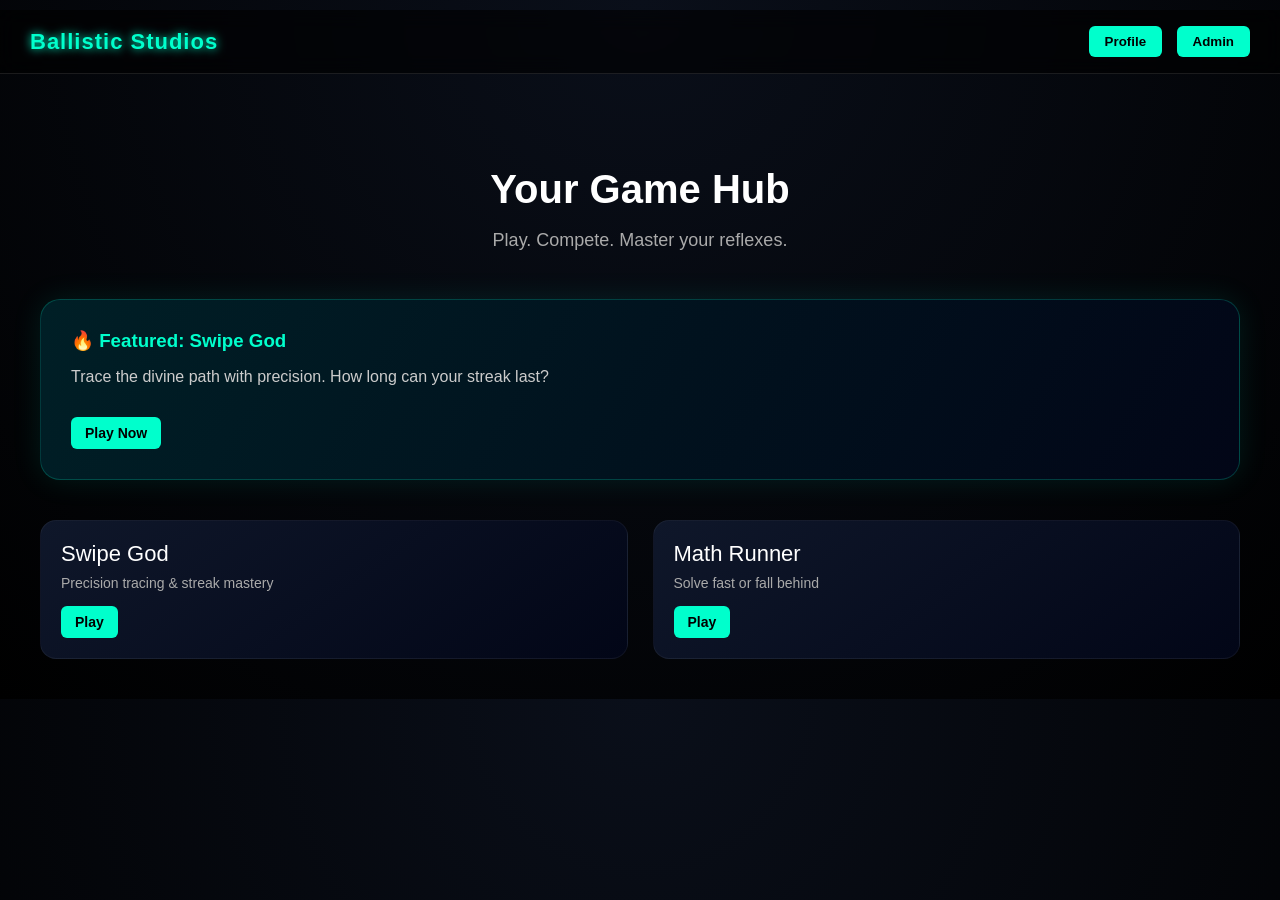
==== frontend/index.html @ cd2cddd1 "inital commit" ====
<!DOCTYPE html>
<html lang="en">
<head>
  <meta charset="UTF-8" />
  <meta name="viewport" content="width=device-width, initial-scale=1.0"/>
  <title>Ballistic Studios</title>

  <link rel="stylesheet" href="css/styles.css">

  <style>
    body {
      margin: 0;
      font-family: 'Segoe UI', Tahoma, sans-serif;
      background: radial-gradient(circle at top, #0a0f1a, #000);
      color: white;
    }

    /* NAVBAR */
    .navbar {
      display: flex;
      justify-content: space-between;
      align-items: center;
      padding: 16px 30px;
      background: rgba(0,0,0,0.6);
      backdrop-filter: blur(10px);
      border-bottom: 1px solid rgba(255,255,255,0.1);
    }

    .navbar h1 {
      font-size: 22px;
      letter-spacing: 1px;
      color: #00ffcc;
      text-shadow: 0 0 10px #00ffcc;
    }

    .nav-actions button {
      margin-left: 10px;
      padding: 8px 16px;
      border: none;
      border-radius: 6px;
      background: #00ffcc;
      color: black;
      cursor: pointer;
      font-weight: bold;
    }

    /* HERO SECTION */
    .hero {
      text-align: center;
      padding: 60px 20px 30px;
    }

    .hero h2 {
      font-size: 40px;
      margin-bottom: 10px;
    }

    .hero p {
      color: #aaa;
      font-size: 18px;
    }

    /* GRID */
    .game-grid {
      display: grid;
      grid-template-columns: repeat(auto-fit, minmax(260px, 1fr));
      gap: 25px;
      padding: 40px;
    }

    /* GAME CARD */
    .game-card {
      position: relative;
      background: linear-gradient(145deg, #0f172a, #020617);
      border-radius: 16px;
      padding: 20px;
      cursor: pointer;
      overflow: hidden;
      transition: 0.3s;
      border: 1px solid rgba(255,255,255,0.05);
    }

    .game-card:hover {
      transform: translateY(-8px) scale(1.02);
      box-shadow: 0 0 25px rgba(0,255,204,0.2);
    }

    .game-card::before {
      content: "";
      position: absolute;
      inset: 0;
      background: linear-gradient(120deg, transparent, rgba(0,255,204,0.15), transparent);
      opacity: 0;
      transition: 0.3s;
    }

    .game-card:hover::before {
      opacity: 1;
    }

    .game-title {
      font-size: 22px;
      margin-bottom: 8px;
    }

    .game-desc {
      font-size: 14px;
      color: #aaa;
    }

    .play-btn {
      margin-top: 15px;
      display: inline-block;
      padding: 8px 14px;
      background: #00ffcc;
      color: black;
      border-radius: 6px;
      font-size: 14px;
      font-weight: bold;
    }

    /* FEATURED */
    .featured {
      margin: 0 40px;
      padding: 30px;
      border-radius: 20px;
      background: linear-gradient(120deg, #001f26, #020617);
      border: 1px solid rgba(0,255,204,0.2);
      box-shadow: 0 0 30px rgba(0,255,204,0.1);
    }

    .featured h3 {
      margin-bottom: 10px;
      color: #00ffcc;
    }

    /* AD */
    .ad-top {
      width: 100%;
      text-align: center;
      margin: 10px 0;
    }
  </style>
</head>

<body>

<!-- TOP AD -->
<div class="ad-top">
  <script async src="https://pagead2.googlesyndication.com/pagead/js/adsbygoogle.js"></script>

  <ins class="adsbygoogle"
       style="display:block"
       data-ad-client="ca-pub-7708023438338001"
       data-ad-slot="1111111111"
       data-ad-format="auto"
       data-full-width-responsive="true"></ins>

  <script>
    (adsbygoogle = window.adsbygoogle || []).push({});
  </script>
</div>

<!-- NAVBAR -->
<div class="navbar">
  <h1>Ballistic Studios</h1>

  <div class="nav-actions">
    <button onclick="goToProfile()">Profile</button>
    <button onclick="goToAdmin()">Admin</button>
  </div>
</div>

<!-- HERO -->
<div class="hero">
  <h2>Your Game Hub</h2>
  <p>Play. Compete. Master your reflexes.</p>
</div>

<!-- FEATURED GAME -->
<div class="featured" onclick="openGame('swipe-god')">
  <h3>🔥 Featured: Swipe God</h3>
  <p>Trace the divine path with precision. How long can your streak last?</p>
  <span class="play-btn">Play Now</span>
</div>

<!-- GAME GRID -->
<div class="game-grid">

  <div class="game-card" onclick="openGame('swipe-god')">
    <div class="game-title">Swipe God</div>
    <div class="game-desc">Precision tracing & streak mastery</div>
    <span class="play-btn">Play</span>
  </div>

  <div class="game-card" onclick="openGame('math-runner')">
    <div class="game-title">Math Runner</div>
    <div class="game-desc">Solve fast or fall behind</div>
    <span class="play-btn">Play</span>
  </div>

</div>

<script src="js/main.js"></script>

</body>
</html>
---- frontend/css/styles.css ----
/* GLOBAL RESET */
* {
  box-sizing: border-box;
}

body {
  margin: 0;
  font-family: 'Segoe UI', Tahoma, sans-serif;
  background: radial-gradient(circle at top, #0a0f1a, #000);
  color: white;
}

/* NAVBAR */
.navbar {
  display: flex;
  justify-content: space-between;
  align-items: center;
  padding: 16px 30px;
  background: rgba(0, 0, 0, 0.6);
  backdrop-filter: blur(10px);
  border-bottom: 1px solid rgba(255,255,255,0.08);
}

.navbar h1 {
  margin: 0;
  font-size: 20px;
  color: #00ffcc;
  letter-spacing: 1px;
  text-shadow: 0 0 10px #00ffcc;
}

/* NAV ACTIONS */
.nav-actions button {
  margin-left: 10px;
  padding: 8px 14px;
  border-radius: 6px;
  border: none;
  background: #00ffcc;
  color: black;
  font-weight: bold;
  cursor: pointer;
  transition: 0.2s;
}

.nav-actions button:hover {
  transform: scale(1.05);
  box-shadow: 0 0 10px #00ffcc;
}

/* HERO */
.hero {
  text-align: center;
  padding: 60px 20px 30px;
}

.hero h2 {
  font-size: 38px;
  margin-bottom: 10px;
}

.hero p {
  color: #aaa;
  font-size: 16px;
}

/* FEATURED GAME */
.featured {
  margin: 0 40px;
  padding: 30px;
  border-radius: 18px;
  background: linear-gradient(120deg, #001f26, #020617);
  border: 1px solid rgba(0,255,204,0.15);
  box-shadow: 0 0 25px rgba(0,255,204,0.08);
  cursor: pointer;
  transition: 0.3s;
}

.featured:hover {
  transform: scale(1.01);
  box-shadow: 0 0 40px rgba(0,255,204,0.2);
}

.featured h3 {
  margin: 0 0 10px;
  color: #00ffcc;
}

.featured p {
  color: #ccc;
}

/* GRID */
.game-grid {
  display: grid;
  grid-template-columns: repeat(auto-fit, minmax(260px, 1fr));
  gap: 25px;
  padding: 40px;
}

/* GAME CARD */
.game-card {
  position: relative;
  background: linear-gradient(145deg, #0f172a, #020617);
  border-radius: 16px;
  padding: 20px;
  cursor: pointer;
  overflow: hidden;
  transition: 0.3s;
  border: 1px solid rgba(255,255,255,0.05);
}

.game-card:hover {
  transform: translateY(-6px) scale(1.02);
  box-shadow: 0 0 20px rgba(0,255,204,0.15);
}

/* subtle glow sweep */
.game-card::before {
  content: "";
  position: absolute;
  inset: 0;
  background: linear-gradient(120deg, transparent, rgba(0,255,204,0.15), transparent);
  opacity: 0;
  transition: 0.3s;
}

.game-card:hover::before {
  opacity: 1;
}

.game-title {
  font-size: 20px;
  margin-bottom: 8px;
}

.game-desc {
  font-size: 14px;
  color: #aaa;
}

/* PLAY BUTTON */
.play-btn {
  margin-top: 14px;
  display: inline-block;
  padding: 8px 14px;
  background: #00ffcc;
  color: black;
  border-radius: 6px;
  font-size: 14px;
  font-weight: bold;
  transition: 0.2s;
}

.play-btn:hover {
  transform: scale(1.05);
  box-shadow: 0 0 10px #00ffcc;
}

/* AD CONTAINER */
.ad-top {
  width: 100%;
  text-align: center;
  margin: 10px 0;
}

/* MOBILE OPTIMIZATION */
@media (max-width: 600px) {
  .navbar {
    flex-direction: column;
    gap: 10px;
  }

  .hero h2 {
    font-size: 28px;
  }

  .game-grid {
    padding: 20px;
  }

  .featured {
    margin: 0 20px;
  }
}
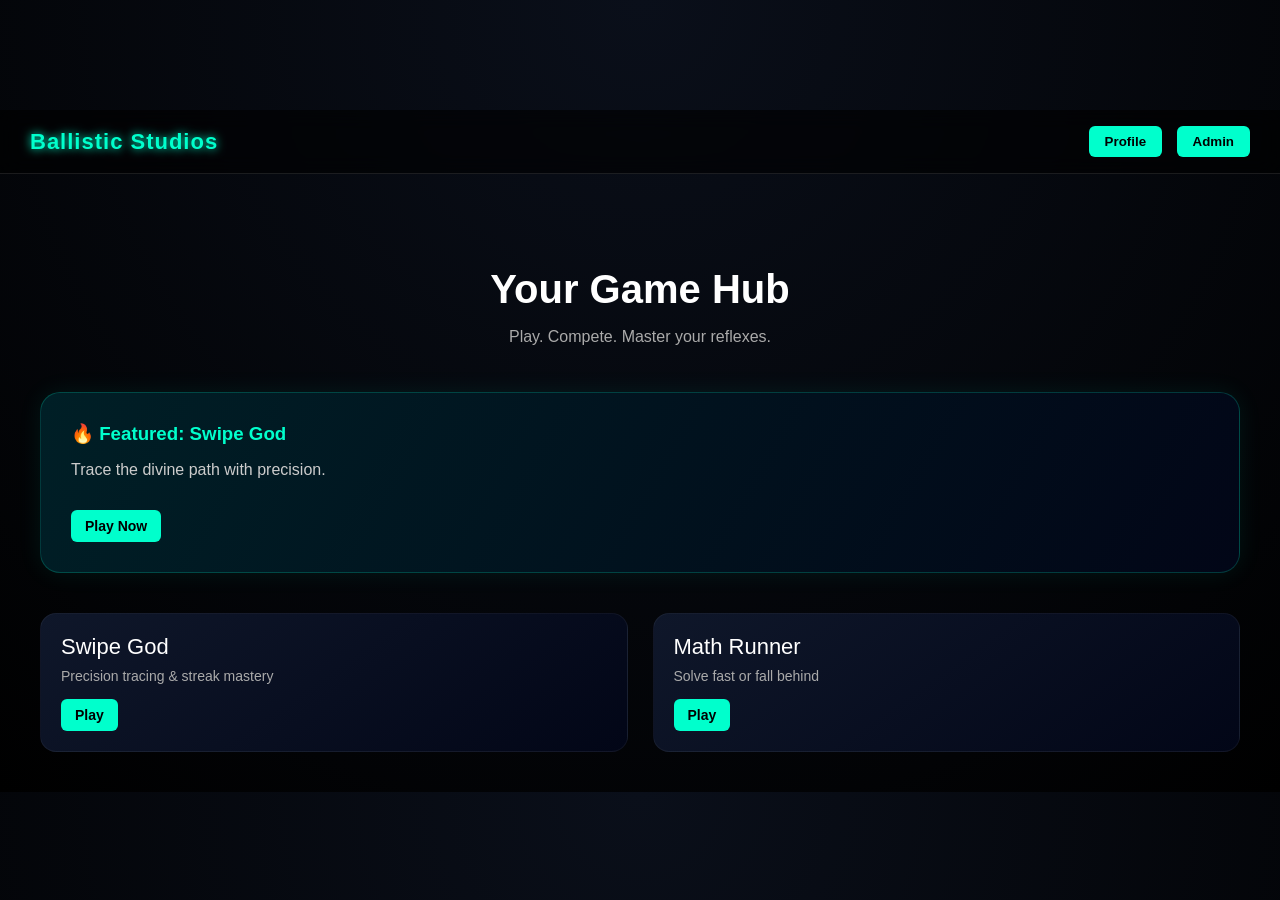
==== commit 5085939d: "home page add" ====
--- a/frontend/index.html
+++ b/frontend/index.html
@@ -7,6 +7,12 @@
 
   <link rel="stylesheet" href="css/styles.css">
 
+  <!-- Google AdSense (ONLY ONCE) -->
+  <script async
+    src="https://pagead2.googlesyndication.com/pagead/js/adsbygoogle.js?client=ca-pub-7708023438338001"
+    crossorigin="anonymous">
+  </script>
+
   <style>
     body {
       margin: 0;
@@ -15,7 +21,6 @@
       color: white;
     }
 
-    /* NAVBAR */
     .navbar {
       display: flex;
       justify-content: space-between;
@@ -28,9 +33,7 @@
 
     .navbar h1 {
       font-size: 22px;
-      letter-spacing: 1px;
       color: #00ffcc;
-      text-shadow: 0 0 10px #00ffcc;
     }
 
     .nav-actions button {
@@ -44,7 +47,6 @@
       font-weight: bold;
     }
 
-    /* HERO SECTION */
     .hero {
       text-align: center;
       padding: 60px 20px 30px;
@@ -52,15 +54,12 @@
 
     .hero h2 {
       font-size: 40px;
-      margin-bottom: 10px;
     }
 
     .hero p {
       color: #aaa;
-      font-size: 18px;
-    }
-
-    /* GRID */
+    }
+
     .game-grid {
       display: grid;
       grid-template-columns: repeat(auto-fit, minmax(260px, 1fr));
@@ -68,39 +67,21 @@
       padding: 40px;
     }
 
-    /* GAME CARD */
     .game-card {
-      position: relative;
       background: linear-gradient(145deg, #0f172a, #020617);
       border-radius: 16px;
       padding: 20px;
       cursor: pointer;
-      overflow: hidden;
       transition: 0.3s;
       border: 1px solid rgba(255,255,255,0.05);
     }
 
     .game-card:hover {
       transform: translateY(-8px) scale(1.02);
-      box-shadow: 0 0 25px rgba(0,255,204,0.2);
-    }
-
-    .game-card::before {
-      content: "";
-      position: absolute;
-      inset: 0;
-      background: linear-gradient(120deg, transparent, rgba(0,255,204,0.15), transparent);
-      opacity: 0;
-      transition: 0.3s;
-    }
-
-    .game-card:hover::before {
-      opacity: 1;
     }
 
     .game-title {
       font-size: 22px;
-      margin-bottom: 8px;
     }
 
     .game-desc {
@@ -119,40 +100,73 @@
       font-weight: bold;
     }
 
-    /* FEATURED */
     .featured {
       margin: 0 40px;
       padding: 30px;
       border-radius: 20px;
       background: linear-gradient(120deg, #001f26, #020617);
       border: 1px solid rgba(0,255,204,0.2);
-      box-shadow: 0 0 30px rgba(0,255,204,0.1);
-    }
-
-    .featured h3 {
-      margin-bottom: 10px;
-      color: #00ffcc;
-    }
-
-    /* AD */
+      cursor: pointer;
+    }
+
+    /* ✅ AD TOP SAFE BLOCK */
     .ad-top {
       width: 100%;
       text-align: center;
       margin: 10px 0;
+      min-height: 90px;
+    }
+
+    /* ✅ GAME OVERLAY SAFE LAYER */
+    #gameOverlay {
+      position: fixed;
+      inset: 0;
+      background: rgba(0,0,0,0.85);
+      display: none;
+      justify-content: center;
+      align-items: center;
+      z-index: 9999;
+    }
+
+    #gameWindow {
+      width: 90%;
+      height: 90%;
+      background: black;
+      border-radius: 12px;
+      overflow: hidden;
+      position: relative;
+      box-shadow: 0 0 40px rgba(0,255,204,0.3);
+    }
+
+    #gameWindow button {
+      position: absolute;
+      top: 10px;
+      right: 10px;
+      z-index: 10;
+      background: red;
+      border: none;
+      color: white;
+      padding: 6px 12px;
+      cursor: pointer;
+      border-radius: 6px;
+    }
+
+    iframe {
+      width: 100%;
+      height: 100%;
+      border: none;
     }
   </style>
 </head>
 
 <body>
 
-<!-- TOP AD -->
+<!-- 🔥 TOP AD (SAFE + CLEAN) -->
 <div class="ad-top">
-  <script async src="https://pagead2.googlesyndication.com/pagead/js/adsbygoogle.js"></script>
-
   <ins class="adsbygoogle"
        style="display:block"
        data-ad-client="ca-pub-7708023438338001"
-       data-ad-slot="1111111111"
+       data-ad-slot="6116861565"
        data-ad-format="auto"
        data-full-width-responsive="true"></ins>
 
@@ -164,7 +178,6 @@
 <!-- NAVBAR -->
 <div class="navbar">
   <h1>Ballistic Studios</h1>
-
   <div class="nav-actions">
     <button onclick="goToProfile()">Profile</button>
     <button onclick="goToAdmin()">Admin</button>
@@ -177,16 +190,15 @@
   <p>Play. Compete. Master your reflexes.</p>
 </div>
 
-<!-- FEATURED GAME -->
+<!-- FEATURED -->
 <div class="featured" onclick="openGame('swipe-god')">
   <h3>🔥 Featured: Swipe God</h3>
-  <p>Trace the divine path with precision. How long can your streak last?</p>
+  <p>Trace the divine path with precision.</p>
   <span class="play-btn">Play Now</span>
 </div>
 
 <!-- GAME GRID -->
 <div class="game-grid">
-
   <div class="game-card" onclick="openGame('swipe-god')">
     <div class="game-title">Swipe God</div>
     <div class="game-desc">Precision tracing & streak mastery</div>
@@ -198,9 +210,20 @@
     <div class="game-desc">Solve fast or fall behind</div>
     <span class="play-btn">Play</span>
   </div>
-
-</div>
-
+</div>
+
+<!-- 🎮 GAME OVERLAY (STABLE IFRAME SYSTEM) -->
+<div id="gameOverlay">
+  <div id="gameWindow">
+
+    <button onclick="closeGame()">X</button>
+
+    <iframe id="gameFrame"></iframe>
+
+  </div>
+</div>
+
+<!-- JS -->
 <script src="js/main.js"></script>
 
 </body>
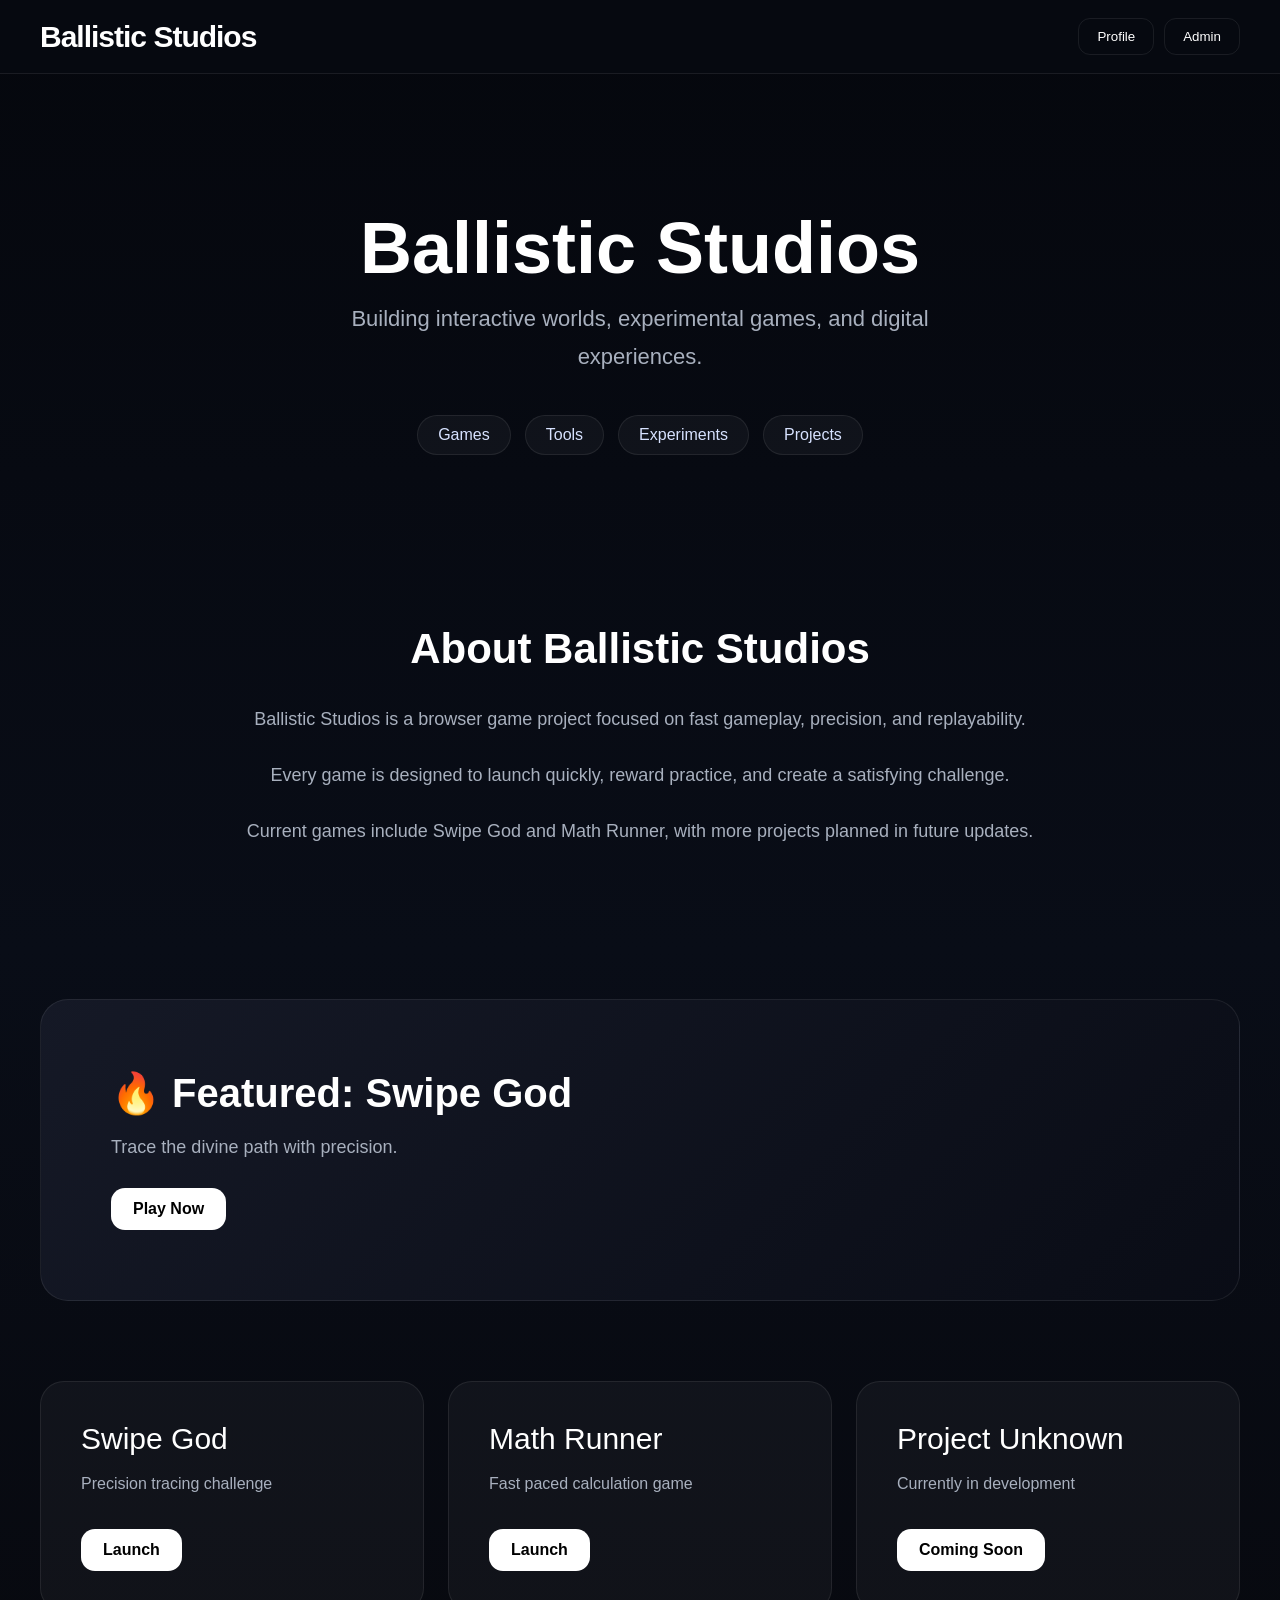
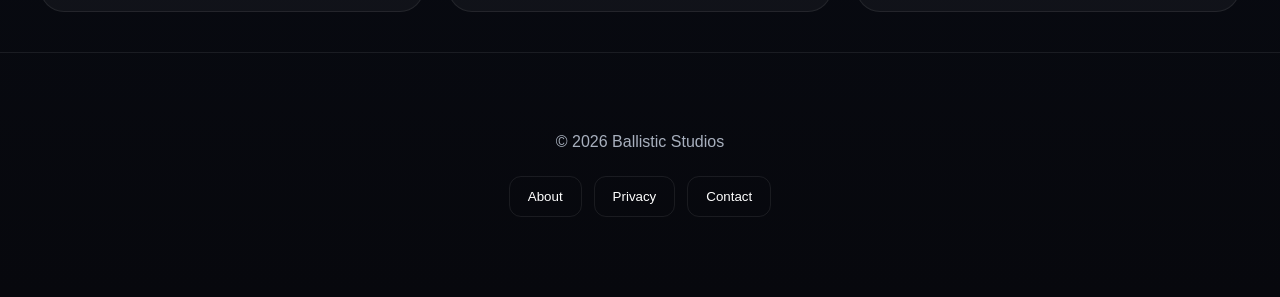
==== commit 1665854a: "yes" ====
--- a/frontend/index.html
+++ b/frontend/index.html
@@ -2,226 +2,210 @@
 <html lang="en">
 <head>
   <meta charset="UTF-8" />
-  <meta name="viewport" content="width=device-width, initial-scale=1.0"/>
+
+  <meta
+    name="viewport"
+    content="width=device-width, initial-scale=1.0"
+  />
+
   <title>Ballistic Studios</title>
 
+  <meta
+    name="description"
+    content="Play original browser games from Ballistic Studios. Improve reflexes, master precision, and challenge yourself."
+  />
+
   <link rel="stylesheet" href="css/styles.css">
 
-  <!-- Google AdSense (ONLY ONCE) -->
-  <script async
+  <!-- AdSense script kept for future use -->
+  <script
+    async
     src="https://pagead2.googlesyndication.com/pagead/js/adsbygoogle.js?client=ca-pub-7708023438338001"
     crossorigin="anonymous">
   </script>
 
-  <style>
-    body {
-      margin: 0;
-      font-family: 'Segoe UI', Tahoma, sans-serif;
-      background: radial-gradient(circle at top, #0a0f1a, #000);
-      color: white;
-    }
-
-    .navbar {
-      display: flex;
-      justify-content: space-between;
-      align-items: center;
-      padding: 16px 30px;
-      background: rgba(0,0,0,0.6);
-      backdrop-filter: blur(10px);
-      border-bottom: 1px solid rgba(255,255,255,0.1);
-    }
-
-    .navbar h1 {
-      font-size: 22px;
-      color: #00ffcc;
-    }
-
-    .nav-actions button {
-      margin-left: 10px;
-      padding: 8px 16px;
-      border: none;
-      border-radius: 6px;
-      background: #00ffcc;
-      color: black;
-      cursor: pointer;
-      font-weight: bold;
-    }
-
-    .hero {
-      text-align: center;
-      padding: 60px 20px 30px;
-    }
-
-    .hero h2 {
-      font-size: 40px;
-    }
-
-    .hero p {
-      color: #aaa;
-    }
-
-    .game-grid {
-      display: grid;
-      grid-template-columns: repeat(auto-fit, minmax(260px, 1fr));
-      gap: 25px;
-      padding: 40px;
-    }
-
-    .game-card {
-      background: linear-gradient(145deg, #0f172a, #020617);
-      border-radius: 16px;
-      padding: 20px;
-      cursor: pointer;
-      transition: 0.3s;
-      border: 1px solid rgba(255,255,255,0.05);
-    }
-
-    .game-card:hover {
-      transform: translateY(-8px) scale(1.02);
-    }
-
-    .game-title {
-      font-size: 22px;
-    }
-
-    .game-desc {
-      font-size: 14px;
-      color: #aaa;
-    }
-
-    .play-btn {
-      margin-top: 15px;
-      display: inline-block;
-      padding: 8px 14px;
-      background: #00ffcc;
-      color: black;
-      border-radius: 6px;
-      font-size: 14px;
-      font-weight: bold;
-    }
-
-    .featured {
-      margin: 0 40px;
-      padding: 30px;
-      border-radius: 20px;
-      background: linear-gradient(120deg, #001f26, #020617);
-      border: 1px solid rgba(0,255,204,0.2);
-      cursor: pointer;
-    }
-
-    /* ✅ AD TOP SAFE BLOCK */
-    .ad-top {
-      width: 100%;
-      text-align: center;
-      margin: 10px 0;
-      min-height: 90px;
-    }
-
-    /* ✅ GAME OVERLAY SAFE LAYER */
-    #gameOverlay {
-      position: fixed;
-      inset: 0;
-      background: rgba(0,0,0,0.85);
-      display: none;
-      justify-content: center;
-      align-items: center;
-      z-index: 9999;
-    }
-
-    #gameWindow {
-      width: 90%;
-      height: 90%;
-      background: black;
-      border-radius: 12px;
-      overflow: hidden;
-      position: relative;
-      box-shadow: 0 0 40px rgba(0,255,204,0.3);
-    }
-
-    #gameWindow button {
-      position: absolute;
-      top: 10px;
-      right: 10px;
-      z-index: 10;
-      background: red;
-      border: none;
-      color: white;
-      padding: 6px 12px;
-      cursor: pointer;
-      border-radius: 6px;
-    }
-
-    iframe {
-      width: 100%;
-      height: 100%;
-      border: none;
-    }
-  </style>
 </head>
 
 <body>
 
-<!-- 🔥 TOP AD (SAFE + CLEAN) -->
-<div class="ad-top">
-  <ins class="adsbygoogle"
-       style="display:block"
-       data-ad-client="ca-pub-7708023438338001"
-       data-ad-slot="6116861565"
-       data-ad-format="auto"
-       data-full-width-responsive="true"></ins>
-
-  <script>
-    (adsbygoogle = window.adsbygoogle || []).push({});
-  </script>
-</div>
-
 <!-- NAVBAR -->
-<div class="navbar">
+<header class="navbar">
+
   <h1>Ballistic Studios</h1>
+
   <div class="nav-actions">
-    <button onclick="goToProfile()">Profile</button>
-    <button onclick="goToAdmin()">Admin</button>
+
+    <button onclick="goToProfile()">
+      Profile
+    </button>
+
+    <button onclick="goToAdmin()">
+      Admin
+    </button>
+
   </div>
-</div>
+
+</header>
 
 <!-- HERO -->
-<div class="hero">
-  <h2>Your Game Hub</h2>
-  <p>Play. Compete. Master your reflexes.</p>
-</div>
+<section class="hero">
+
+<h2>Ballistic Studios</h2>
+
+<p>
+Building interactive worlds, experimental games,
+and digital experiences.
+</p>
+
+<div class="studio-tags">
+
+<span>Games</span>
+
+<span>Tools</span>
+
+<span>Experiments</span>
+
+<span>Projects</span>
+
+</div>
+
+</section>
+
+<!-- ABOUT -->
+<section class="about">
+
+  <h2>About Ballistic Studios</h2>
+
+  <p>
+    Ballistic Studios is a browser game project focused on
+    fast gameplay, precision, and replayability.
+  </p>
+
+  <p>
+    Every game is designed to launch quickly,
+    reward practice, and create a satisfying challenge.
+  </p>
+
+  <p>
+    Current games include Swipe God and Math Runner,
+    with more projects planned in future updates.
+  </p>
+
+</section>
 
 <!-- FEATURED -->
-<div class="featured" onclick="openGame('swipe-god')">
+<section
+  class="featured"
+  onclick="openGame('swipe-god')"
+>
+
   <h3>🔥 Featured: Swipe God</h3>
-  <p>Trace the divine path with precision.</p>
-  <span class="play-btn">Play Now</span>
-</div>
-
-<!-- GAME GRID -->
-<div class="game-grid">
-  <div class="game-card" onclick="openGame('swipe-god')">
-    <div class="game-title">Swipe God</div>
-    <div class="game-desc">Precision tracing & streak mastery</div>
-    <span class="play-btn">Play</span>
+
+  <p>
+    Trace the divine path with precision.
+  </p>
+
+  <span class="play-btn">
+    Play Now
+  </span>
+
+</section>
+
+<section class="game-grid">
+
+<div
+class="game-card"
+onclick="openGame('swipe-god')">
+
+<div class="game-title">
+Swipe God
+</div>
+
+<div class="game-desc">
+Precision tracing challenge
+</div>
+
+<span class="play-btn">
+Launch
+</span>
+
+</div>
+
+<div
+class="game-card"
+onclick="openGame('math-runner')">
+
+<div class="game-title">
+Math Runner
+</div>
+
+<div class="game-desc">
+Fast paced calculation game
+</div>
+
+<span class="play-btn">
+Launch
+</span>
+
+</div>
+
+<div class="game-card">
+
+<div class="game-title">
+Project Unknown
+</div>
+
+<div class="game-desc">
+Currently in development
+</div>
+
+<span class="play-btn">
+Coming Soon
+</span>
+
+</div>
+
+</section>
+
+<!-- GAME OVERLAY -->
+<div id="gameOverlay">
+
+  <div id="gameWindow">
+
+    <button onclick="closeGame()">
+      X
+    </button>
+
+    <iframe id="gameFrame"></iframe>
+
   </div>
 
-  <div class="game-card" onclick="openGame('math-runner')">
-    <div class="game-title">Math Runner</div>
-    <div class="game-desc">Solve fast or fall behind</div>
-    <span class="play-btn">Play</span>
+</div>
+
+<!-- FOOTER -->
+<footer class="footer">
+
+  <p>
+    © 2026 Ballistic Studios
+  </p>
+
+  <div class="footer-links">
+
+    <button onclick="location.href='about.html'">
+      About
+    </button>
+
+    <button onclick="location.href='privacy.html'">
+      Privacy
+    </button>
+
+    <button onclick="location.href='contact.html'">
+      Contact
+    </button>
+
   </div>
-</div>
-
-<!-- 🎮 GAME OVERLAY (STABLE IFRAME SYSTEM) -->
-<div id="gameOverlay">
-  <div id="gameWindow">
-
-    <button onclick="closeGame()">X</button>
-
-    <iframe id="gameFrame"></iframe>
-
-  </div>
-</div>
+
+</footer>
 
 <!-- JS -->
 <script src="js/main.js"></script>
--- a/frontend/css/styles.css
+++ b/frontend/css/styles.css
@@ -1,184 +1,487 @@
-/* GLOBAL RESET */
-* {
-  box-sizing: border-box;
-}
-
-body {
-  margin: 0;
-  font-family: 'Segoe UI', Tahoma, sans-serif;
-  background: radial-gradient(circle at top, #0a0f1a, #000);
-  color: white;
-}
-
-/* NAVBAR */
-.navbar {
-  display: flex;
-  justify-content: space-between;
-  align-items: center;
-  padding: 16px 30px;
-  background: rgba(0, 0, 0, 0.6);
-  backdrop-filter: blur(10px);
-  border-bottom: 1px solid rgba(255,255,255,0.08);
-}
-
-.navbar h1 {
-  margin: 0;
-  font-size: 20px;
-  color: #00ffcc;
-  letter-spacing: 1px;
-  text-shadow: 0 0 10px #00ffcc;
-}
-
-/* NAV ACTIONS */
-.nav-actions button {
-  margin-left: 10px;
-  padding: 8px 14px;
-  border-radius: 6px;
-  border: none;
-  background: #00ffcc;
-  color: black;
-  font-weight: bold;
-  cursor: pointer;
-  transition: 0.2s;
-}
-
-.nav-actions button:hover {
-  transform: scale(1.05);
-  box-shadow: 0 0 10px #00ffcc;
-}
-
-/* HERO */
-.hero {
-  text-align: center;
-  padding: 60px 20px 30px;
-}
-
-.hero h2 {
-  font-size: 38px;
-  margin-bottom: 10px;
-}
-
-.hero p {
-  color: #aaa;
-  font-size: 16px;
-}
-
-/* FEATURED GAME */
-.featured {
-  margin: 0 40px;
-  padding: 30px;
-  border-radius: 18px;
-  background: linear-gradient(120deg, #001f26, #020617);
-  border: 1px solid rgba(0,255,204,0.15);
-  box-shadow: 0 0 25px rgba(0,255,204,0.08);
-  cursor: pointer;
-  transition: 0.3s;
-}
-
-.featured:hover {
-  transform: scale(1.01);
-  box-shadow: 0 0 40px rgba(0,255,204,0.2);
-}
-
-.featured h3 {
-  margin: 0 0 10px;
-  color: #00ffcc;
-}
-
-.featured p {
-  color: #ccc;
-}
-
-/* GRID */
-.game-grid {
-  display: grid;
-  grid-template-columns: repeat(auto-fit, minmax(260px, 1fr));
-  gap: 25px;
-  padding: 40px;
-}
-
-/* GAME CARD */
-.game-card {
-  position: relative;
-  background: linear-gradient(145deg, #0f172a, #020617);
-  border-radius: 16px;
-  padding: 20px;
-  cursor: pointer;
-  overflow: hidden;
-  transition: 0.3s;
-  border: 1px solid rgba(255,255,255,0.05);
-}
-
-.game-card:hover {
-  transform: translateY(-6px) scale(1.02);
-  box-shadow: 0 0 20px rgba(0,255,204,0.15);
-}
-
-/* subtle glow sweep */
-.game-card::before {
-  content: "";
-  position: absolute;
-  inset: 0;
-  background: linear-gradient(120deg, transparent, rgba(0,255,204,0.15), transparent);
-  opacity: 0;
-  transition: 0.3s;
-}
-
-.game-card:hover::before {
-  opacity: 1;
-}
-
-.game-title {
-  font-size: 20px;
-  margin-bottom: 8px;
-}
-
-.game-desc {
-  font-size: 14px;
-  color: #aaa;
-}
-
-/* PLAY BUTTON */
-.play-btn {
-  margin-top: 14px;
-  display: inline-block;
-  padding: 8px 14px;
-  background: #00ffcc;
-  color: black;
-  border-radius: 6px;
-  font-size: 14px;
-  font-weight: bold;
-  transition: 0.2s;
-}
-
-.play-btn:hover {
-  transform: scale(1.05);
-  box-shadow: 0 0 10px #00ffcc;
-}
-
-/* AD CONTAINER */
-.ad-top {
-  width: 100%;
-  text-align: center;
-  margin: 10px 0;
-}
-
-/* MOBILE OPTIMIZATION */
-@media (max-width: 600px) {
-  .navbar {
-    flex-direction: column;
-    gap: 10px;
-  }
-
-  .hero h2 {
-    font-size: 28px;
-  }
-
-  .game-grid {
-    padding: 20px;
-  }
-
-  .featured {
-    margin: 0 20px;
-  }
+/* ==========================
+   BALLISTIC STUDIOS THEME
+========================== */
+
+:root{
+
+--bg:#07080d;
+
+--bg-soft:#0d1118;
+
+--panel:rgba(255,255,255,.04);
+
+--panel-hover:rgba(255,255,255,.07);
+
+--text:#ffffff;
+
+--muted:#a8b0be;
+
+--accent:#6fa7ff;
+
+--accent-soft:#4e7de6;
+
+--border:rgba(255,255,255,.08);
+
+}
+
+/* RESET */
+
+*{
+box-sizing:border-box;
+margin:0;
+padding:0;
+}
+
+body{
+
+font-family:
+Inter,
+Segoe UI,
+sans-serif;
+
+background:
+linear-gradient(
+180deg,
+#05070d,
+#090d17,
+#07080d
+);
+
+color:var(--text);
+
+min-height:100vh;
+}
+
+/* ==========================
+NAV
+========================== */
+
+.navbar{
+
+position:sticky;
+
+top:0;
+
+display:flex;
+
+justify-content:space-between;
+
+align-items:center;
+
+padding:18px 40px;
+
+background:
+rgba(8,10,18,.82);
+
+backdrop-filter:
+blur(18px);
+
+border-bottom:
+1px solid var(--border);
+
+z-index:100;
+}
+
+.navbar h1{
+
+font-size:30px;
+
+font-weight:800;
+
+letter-spacing:-1px;
+}
+
+.nav-actions{
+
+display:flex;
+
+gap:10px;
+}
+
+.nav-actions button{
+
+padding:10px 18px;
+
+background:transparent;
+
+color:white;
+
+border:
+1px solid var(--border);
+
+border-radius:12px;
+
+cursor:pointer;
+
+transition:.25s;
+}
+
+.nav-actions button:hover{
+
+background:var(--panel);
+}
+
+/* ==========================
+HERO
+========================== */
+
+.hero{
+
+padding:140px 30px 80px;
+
+text-align:center;
+
+max-width:1200px;
+
+margin:auto;
+}
+
+.hero h2{
+
+font-size:72px;
+
+font-weight:900;
+
+line-height:.95;
+
+margin-bottom:18px;
+}
+
+.hero p{
+
+max-width:700px;
+
+margin:auto;
+
+font-size:22px;
+
+color:var(--muted);
+
+line-height:1.7;
+}
+
+.studio-tags{
+
+margin-top:40px;
+
+display:flex;
+
+justify-content:center;
+
+gap:14px;
+
+flex-wrap:wrap;
+}
+
+.studio-tags span{
+
+padding:10px 20px;
+
+border-radius:999px;
+
+background:var(--panel);
+
+border:
+1px solid var(--border);
+
+color:#d7e2ff;
+}
+
+/* ==========================
+ABOUT
+========================== */
+
+.about{
+
+max-width:1100px;
+
+margin:auto;
+
+padding:90px 40px;
+
+text-align:center;
+}
+
+.about h2{
+
+font-size:42px;
+
+margin-bottom:28px;
+}
+
+.about p{
+
+color:var(--muted);
+
+line-height:2;
+
+font-size:18px;
+
+max-width:900px;
+
+margin:auto auto 20px;
+}
+
+/* ==========================
+FEATURE
+========================== */
+
+.featured{
+
+margin:40px;
+
+padding:70px;
+
+border-radius:28px;
+
+background:
+linear-gradient(
+135deg,
+rgba(22,26,39,.95),
+rgba(10,13,22,.95)
+);
+
+border:
+1px solid var(--border);
+
+cursor:pointer;
+
+transition:.3s;
+}
+
+.featured:hover{
+
+transform:
+translateY(-6px);
+
+background:
+linear-gradient(
+135deg,
+rgba(28,33,50,.95),
+rgba(10,13,22,.95)
+);
+}
+
+.featured h3{
+
+font-size:40px;
+
+margin-bottom:20px;
+}
+
+.featured p{
+
+font-size:18px;
+
+color:var(--muted);
+
+max-width:800px;
+}
+
+/* ==========================
+PROJECT GRID
+========================== */
+
+.game-grid{
+
+display:grid;
+
+grid-template-columns:
+repeat(
+auto-fit,
+minmax(320px,1fr)
+);
+
+gap:24px;
+
+padding:40px;
+}
+
+.game-card{
+
+background:var(--panel);
+
+border:
+1px solid var(--border);
+
+padding:40px;
+
+border-radius:24px;
+
+transition:.25s;
+
+cursor:pointer;
+}
+
+.game-card:hover{
+
+transform:
+translateY(-8px);
+
+background:
+var(--panel-hover);
+}
+
+.game-title{
+
+font-size:30px;
+
+margin-bottom:14px;
+}
+
+.game-desc{
+
+color:var(--muted);
+
+line-height:1.8;
+}
+
+.play-btn{
+
+display:inline-flex;
+
+margin-top:30px;
+
+padding:12px 22px;
+
+background:white;
+
+color:black;
+
+border-radius:14px;
+
+font-weight:700;
+}
+
+/* ==========================
+OVERLAY
+========================== */
+
+#gameOverlay{
+
+position:fixed;
+
+inset:0;
+
+background:
+rgba(0,0,0,.94);
+
+display:none;
+
+justify-content:center;
+
+align-items:center;
+
+z-index:9999;
+}
+
+#gameWindow{
+
+width:92%;
+
+height:92%;
+
+background:black;
+
+border-radius:24px;
+
+overflow:hidden;
+}
+
+#gameWindow button{
+
+position:absolute;
+
+right:20px;
+
+top:20px;
+
+padding:10px 16px;
+
+border:none;
+
+border-radius:10px;
+}
+
+iframe{
+
+width:100%;
+
+height:100%;
+
+border:none;
+}
+
+/* ==========================
+FOOTER
+========================== */
+
+.footer{
+
+padding:80px 30px;
+
+text-align:center;
+
+color:var(--muted);
+
+border-top:
+1px solid var(--border);
+}
+
+.footer-links{
+
+margin-top:25px;
+
+display:flex;
+
+justify-content:center;
+
+gap:12px;
+}
+
+.footer button{
+
+background:transparent;
+
+border:
+1px solid var(--border);
+
+color:white;
+
+padding:12px 18px;
+
+border-radius:12px;
+}
+
+/* ==========================
+MOBILE
+========================== */
+
+@media(max-width:800px){
+
+.hero h2{
+font-size:46px;
+}
+
+.navbar{
+
+padding:20px;
+
+flex-direction:column;
+
+gap:16px;
+}
+
+.featured{
+
+margin:20px;
+
+padding:40px;
+}
+
+.game-grid{
+
+padding:20px;
+}
+
 }
